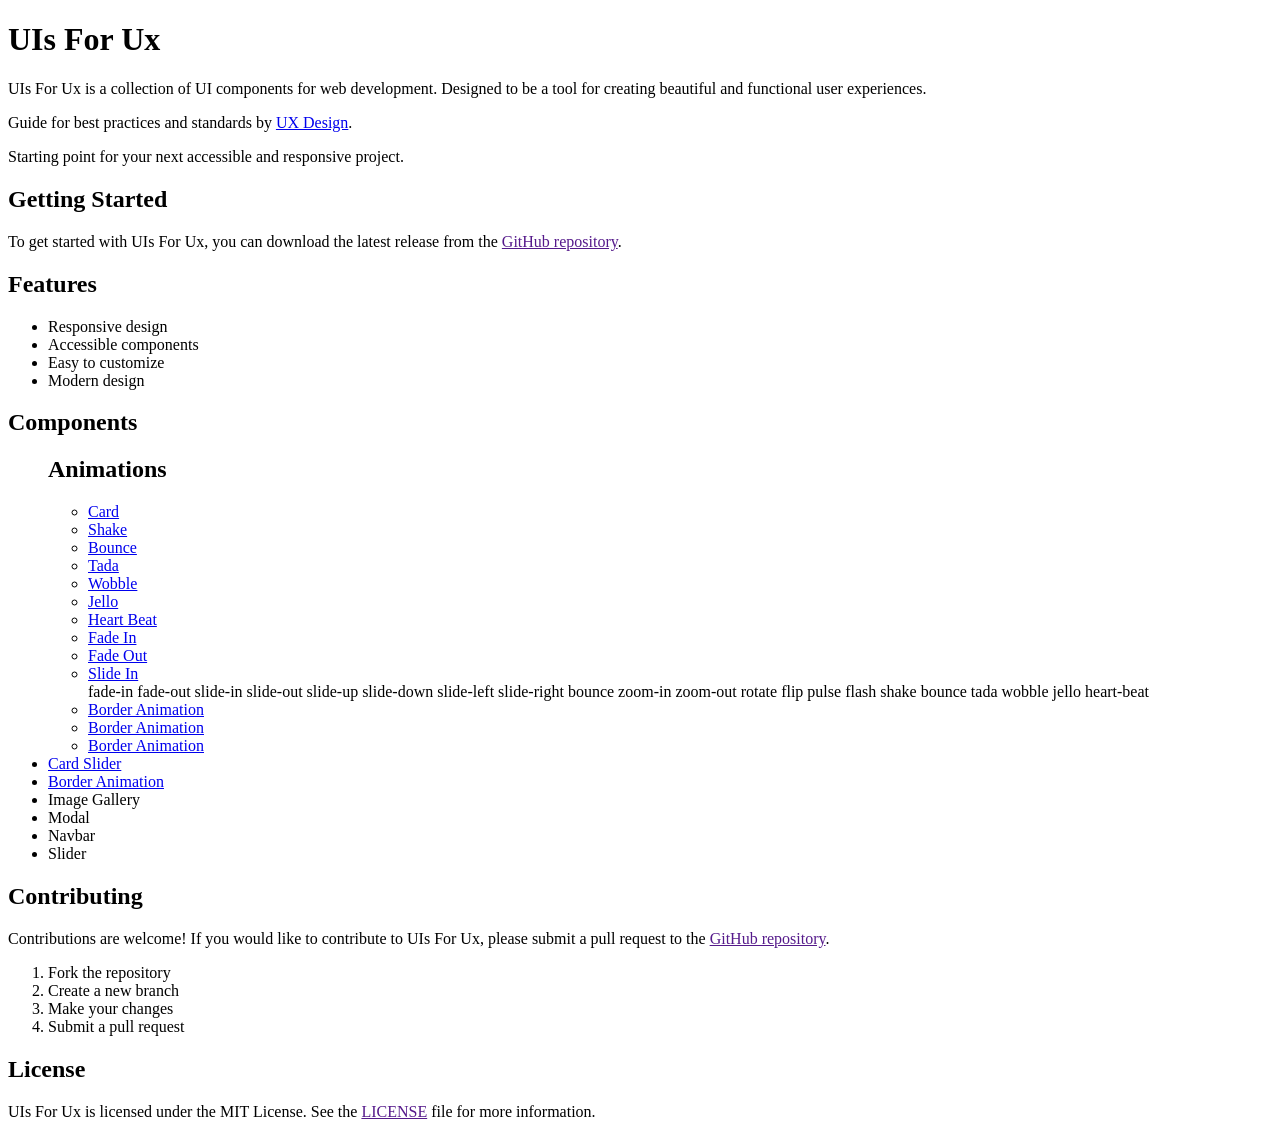
==== index.html @ f990dc9a "initial project files" ====
<!DOCTYPE html>
<html lang="en">
<head>
  <meta charset="UTF-8">
  <meta name="viewport" content="width=device-width, initial-scale=1.0">
  <title>UIs For Ux</title>
  <link href="https://fonts.googleapis.com/css2?family=Lato:wght@400;700&display=swap" rel="stylesheet">
  <link rel="stylesheet" href="styles.css">
</head>
<body>
  <h1>UIs For Ux</h1>
  
  <p>UIs For Ux is a collection of UI components for web development. Designed to be a tool for creating beautiful and functional user experiences.</p>
  <p>Guide for best practices and standards by <a href="https://www.uxdesign.cc" target="_blank">UX Design</a>.</p>
  <It>Starting point for your next accessible and responsive project.</p>

  <h2>Getting Started</h2>
  <p>To get started with UIs For Ux, you can download the latest release from the <a href="" target="_blank">GitHub repository</a>.</p>

  <h2>Features</h2>
  <ul>
    <li>Responsive design</li>
    <li>Accessible components</li>
    <li>Easy to customize</li>
    <li>Modern design</li>
  </ul>

  <h2>Components</h2>
  <ul>
    <h2>Animations</h2>
    <ul class="animation">
      <li><a href="border-animation.html">Card</a></li>
      <li><a href="animations.html">Shake</a></li>
      <li><a href="animations.html">Bounce</a></li>
      <li><a href="animations.html">Tada</a></li>
      <li><a href="animations.html">Wobble</a></li>
      <li><a href="animations.html">Jello</a></li>
      <li><a href="animations.html">Heart Beat</a></li>
      <li><a href="animations.html">Fade In</a></li>
      <li><a href="animations.html">Fade Out</a></li>
      <li><a href="animations.html">Slide In</a></li>
      
      fade-in

      fade-out
      slide-in
      slide-out
      slide-up
      slide-down
      slide-left
      slide-right
      bounce
      zoom-in
      zoom-out
      rotate
      flip
      pulse
      flash
      shake
      bounce
      tada
      wobble
      jello
      heart-beat
      <li><a href="border-animation.html">Border Animation</a></li>
      <li><a href="border-animation.html">Border Animation</a></li>
      <li><a href="border-animation.html">Border Animation</a></li>
      


    </ul>
    <li><a href="card-slider.html">Card Slider</a></li>
    <li><a href="border-animation.html">Border Animation</a></li>
    <li>Image Gallery</li>
    <li>Modal</li>
    <li>Navbar</li>
    <li>Slider</li>

  </ul>

  <h2>Contributing</h2>
  <p>Contributions are welcome! If you would like to contribute to UIs For Ux, please submit a pull request to the <a href="" target="_blank">GitHub repository</a>.</p>
  <ol>
    <li>Fork the repository</li>
    <li>Create a new branch</li>
    <li>Make your changes</li>
    <li>Submit a pull request</li>
  </ol>

  <h2>License</h2>

  <p>UIs For Ux is licensed under the MIT License. See the <a href="" target="_blank">LICENSE</a> file for more information.</p>


  <script src="https://cdnjs.cloudflare.com/ajax/libs/jquery/3.7.1/jquery.min.js" integrity="sha512-v2CJ7UaYy4JwqLDIrZUI/4hqeoQieOmAZNXBeQyjo21dadnwR+8ZaIJVT8EE2iyI61OV8e6M8PP2/4hpQINQ/g==" crossorigin="anonymous" referrerpolicy="no-referrer"></script>
  <script src="https://unpkg.com/swiper/swiper-bundle.min.js"></script>
  <script src="/script.js"></script>
</body>
</html>
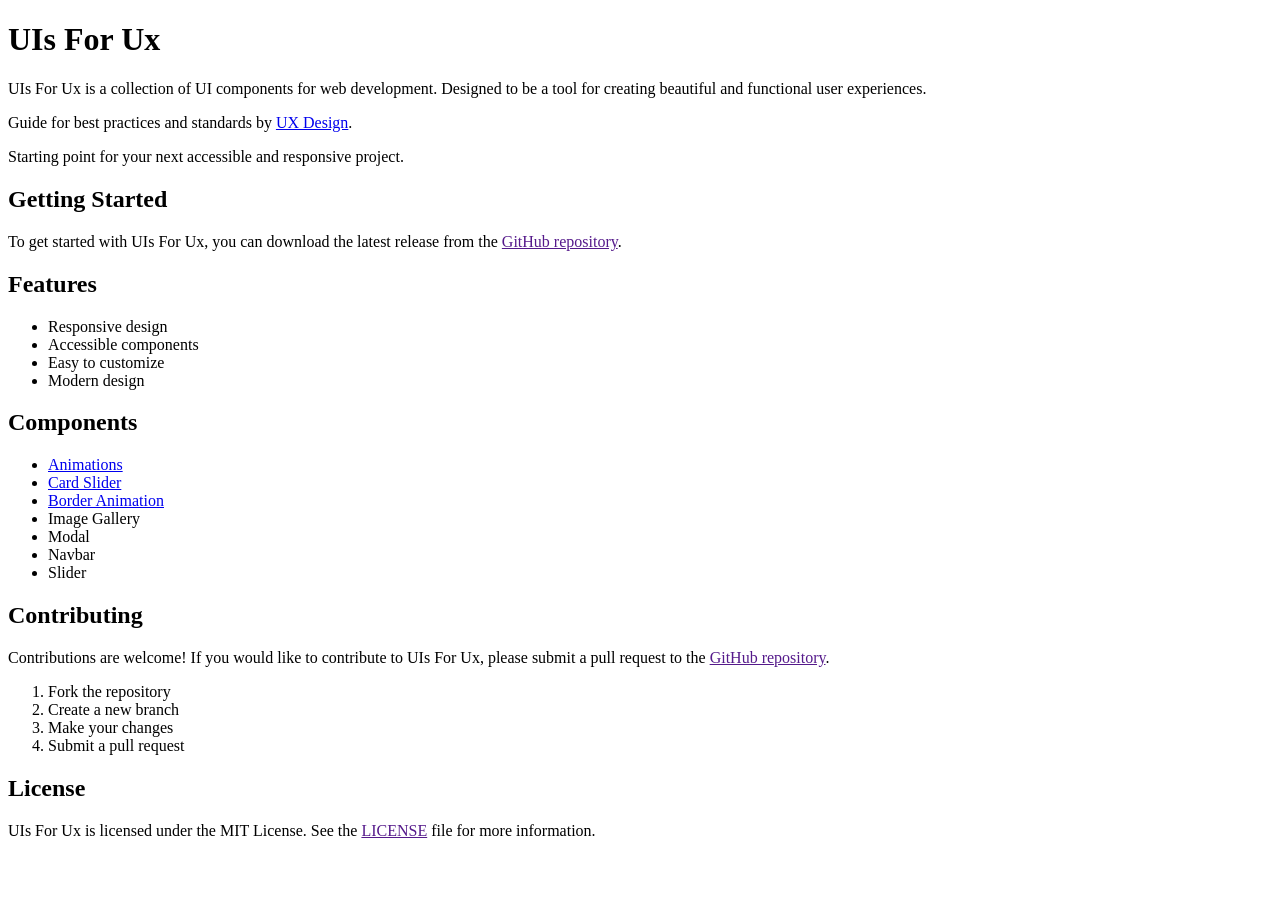
==== commit 3520e6d0: "working on slider element" ====
--- a/index.html
+++ b/index.html
@@ -27,48 +27,7 @@
 
   <h2>Components</h2>
   <ul>
-    <h2>Animations</h2>
-    <ul class="animation">
-      <li><a href="border-animation.html">Card</a></li>
-      <li><a href="animations.html">Shake</a></li>
-      <li><a href="animations.html">Bounce</a></li>
-      <li><a href="animations.html">Tada</a></li>
-      <li><a href="animations.html">Wobble</a></li>
-      <li><a href="animations.html">Jello</a></li>
-      <li><a href="animations.html">Heart Beat</a></li>
-      <li><a href="animations.html">Fade In</a></li>
-      <li><a href="animations.html">Fade Out</a></li>
-      <li><a href="animations.html">Slide In</a></li>
-      
-      fade-in
-
-      fade-out
-      slide-in
-      slide-out
-      slide-up
-      slide-down
-      slide-left
-      slide-right
-      bounce
-      zoom-in
-      zoom-out
-      rotate
-      flip
-      pulse
-      flash
-      shake
-      bounce
-      tada
-      wobble
-      jello
-      heart-beat
-      <li><a href="border-animation.html">Border Animation</a></li>
-      <li><a href="border-animation.html">Border Animation</a></li>
-      <li><a href="border-animation.html">Border Animation</a></li>
-      
-
-
-    </ul>
+    <li><a href="animations.html">Animations</a></li>
     <li><a href="card-slider.html">Card Slider</a></li>
     <li><a href="border-animation.html">Border Animation</a></li>
     <li>Image Gallery</li>
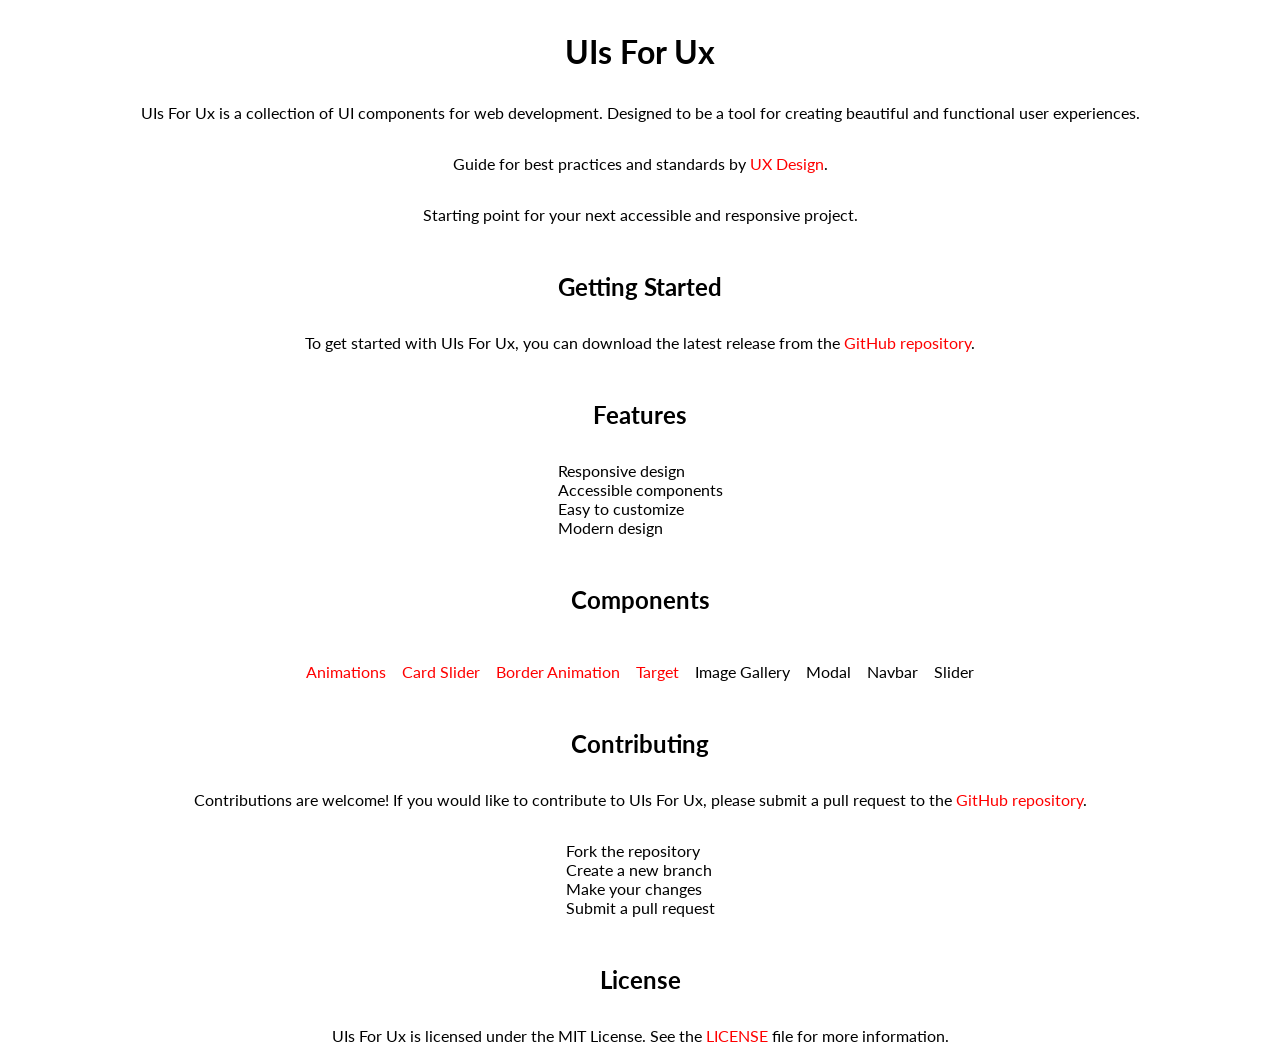
==== commit 4426d239: "working on target element" ====
--- a/index.html
+++ b/index.html
@@ -5,50 +5,52 @@
   <meta name="viewport" content="width=device-width, initial-scale=1.0">
   <title>UIs For Ux</title>
   <link href="https://fonts.googleapis.com/css2?family=Lato:wght@400;700&display=swap" rel="stylesheet">
-  <link rel="stylesheet" href="styles.css">
+  <link rel="stylesheet" href="style.css">
 </head>
 <body>
-  <h1>UIs For Ux</h1>
+  <div id="main">
+    <h1>UIs For Ux</h1>
+    
+    <p>UIs For Ux is a collection of UI components for web development. Designed to be a tool for creating beautiful and functional user experiences.</p>
+    <p>Guide for best practices and standards by <a href="https://www.uxdesign.cc" target="_blank">UX Design</a>.</p>
+    <p>Starting point for your next accessible and responsive project.</p>
   
-  <p>UIs For Ux is a collection of UI components for web development. Designed to be a tool for creating beautiful and functional user experiences.</p>
-  <p>Guide for best practices and standards by <a href="https://www.uxdesign.cc" target="_blank">UX Design</a>.</p>
-  <It>Starting point for your next accessible and responsive project.</p>
-
-  <h2>Getting Started</h2>
-  <p>To get started with UIs For Ux, you can download the latest release from the <a href="" target="_blank">GitHub repository</a>.</p>
-
-  <h2>Features</h2>
-  <ul>
-    <li>Responsive design</li>
-    <li>Accessible components</li>
-    <li>Easy to customize</li>
-    <li>Modern design</li>
-  </ul>
-
-  <h2>Components</h2>
-  <ul>
-    <li><a href="animations.html">Animations</a></li>
-    <li><a href="card-slider.html">Card Slider</a></li>
-    <li><a href="border-animation.html">Border Animation</a></li>
-    <li>Image Gallery</li>
-    <li>Modal</li>
-    <li>Navbar</li>
-    <li>Slider</li>
-
-  </ul>
-
-  <h2>Contributing</h2>
-  <p>Contributions are welcome! If you would like to contribute to UIs For Ux, please submit a pull request to the <a href="" target="_blank">GitHub repository</a>.</p>
-  <ol>
-    <li>Fork the repository</li>
-    <li>Create a new branch</li>
-    <li>Make your changes</li>
-    <li>Submit a pull request</li>
-  </ol>
-
-  <h2>License</h2>
-
-  <p>UIs For Ux is licensed under the MIT License. See the <a href="" target="_blank">LICENSE</a> file for more information.</p>
+    <h2>Getting Started</h2>
+    <p>To get started with UIs For Ux, you can download the latest release from the <a href="" target="_blank">GitHub repository</a>.</p>
+  
+    <h2>Features</h2>
+    <ul>
+      <li>Responsive design</li>
+      <li>Accessible components</li>
+      <li>Easy to customize</li>
+      <li>Modern design</li>
+    </ul>
+  
+    <h2>Components</h2>
+    <ul id="components-list">
+      <li><a href="animations.html">Animations</a></li>
+      <li><a href="card-slider.html">Card Slider</a></li>
+      <li><a href="border-animation.html">Border Animation</a></li>
+      <li><a href="target.html">Target</a></li>
+      <li>Image Gallery</li>
+      <li>Modal</li>
+      <li>Navbar</li>
+      <li>Slider</li>
+    </ul>
+  
+    <h2>Contributing</h2>
+    <p>Contributions are welcome! If you would like to contribute to UIs For Ux, please submit a pull request to the <a href="" target="_blank">GitHub repository</a>.</p>
+    <ol>
+      <li>Fork the repository</li>
+      <li>Create a new branch</li>
+      <li>Make your changes</li>
+      <li>Submit a pull request</li>
+    </ol>
+  
+    <h2>License</h2>
+  
+    <p>UIs For Ux is licensed under the MIT License. See the <a href="" target="_blank">LICENSE</a> file for more information.</p>
+  </div>
 
 
   <script src="https://cdnjs.cloudflare.com/ajax/libs/jquery/3.7.1/jquery.min.js" integrity="sha512-v2CJ7UaYy4JwqLDIrZUI/4hqeoQieOmAZNXBeQyjo21dadnwR+8ZaIJVT8EE2iyI61OV8e6M8PP2/4hpQINQ/g==" crossorigin="anonymous" referrerpolicy="no-referrer"></script>
--- a/style.css
+++ b/style.css
@@ -0,0 +1,151 @@
+*{
+  box-sizing: border-box;
+  margin: 0;
+  padding: 0;
+}
+
+body{
+  font-family: 'Lato', sans-serif;
+  font-size: 1rem;
+  background-color: #fff;
+  height: 100vh;
+}
+
+h1{
+  text-align: center;
+  margin-top: 2rem;
+  color: #000;
+}
+
+h2{
+  text-align: left;
+  margin-top: 1rem;
+  color: #000;
+}
+
+a{
+  text-decoration: none;
+  color: #f00;
+}
+
+a:hover{
+  color: rgba(255, 85, 85, 0.581);
+}
+
+ul{
+  list-style: none;
+}
+
+li{
+  list-style: none;
+}
+
+main{
+  display: flex;
+  justify-content: center;
+  align-items: center;
+  height: 100vh;
+  margin-top: 2.5rem;
+}
+
+
+#btns-container{
+  display: flex;
+  gap: 2rem;
+}
+
+
+.card{
+  margin: 0 auto;
+  padding: 2rem;
+  width: 300px;
+  background-color: #1c1f2b;
+  text-align: center;
+  border-radius: 10px;
+  line-height: 1.5rem;
+  color: #ccc;
+  position: relative;
+}
+
+@property --angle{
+  syntax: '<angle>';
+  initial-value: 0deg;
+  inherits: false;
+}
+
+.card::after, .card::before{
+  content: '';
+  height: 100%;
+  width: 100%;
+  position: absolute;
+  z-index: -1;
+  background-image: conic-gradient(from var(--angle), transparent 80%, #00f);
+  padding: .9rem;
+  top: 0%;
+  left: 0%;
+  border-radius: 10px;
+  translate: -2.5% -2.5%;
+  animation: 3s spin linear infinite;
+}
+
+.card::before{
+  filter: blur(1.5rem);
+  opacity: 0.5;
+}
+
+@keyframes spin{
+  0%{
+    --angle: 0deg;
+  }
+  100%{
+    --angle: 360deg;
+  }
+}
+
+img{
+  max-width: 100%;
+  height: 100px;
+  object-fit: cover;
+}
+
+button{
+  padding: 0.5rem 1rem;
+  background-color: #f00;
+  color: #fff;
+  border: none;
+  border-radius: 5px;
+  cursor: pointer;
+  margin: 1rem 0;
+}
+
+button:hover{
+  background-color: #f55;
+}
+
+
+/* Card */
+
+
+
+
+
+/* Components List */
+#main{
+  display: flex;
+  flex-direction: column;
+  justify-content: center;
+  align-items: center;
+  gap: 2rem;
+  padding: 0 2rem;
+}
+
+#components-list{
+  display: flex;
+  justify-content: center;
+  align-items: center;
+  flex-wrap: wrap;
+  gap: 1rem;
+  margin-top: 1rem;
+
+
+}
